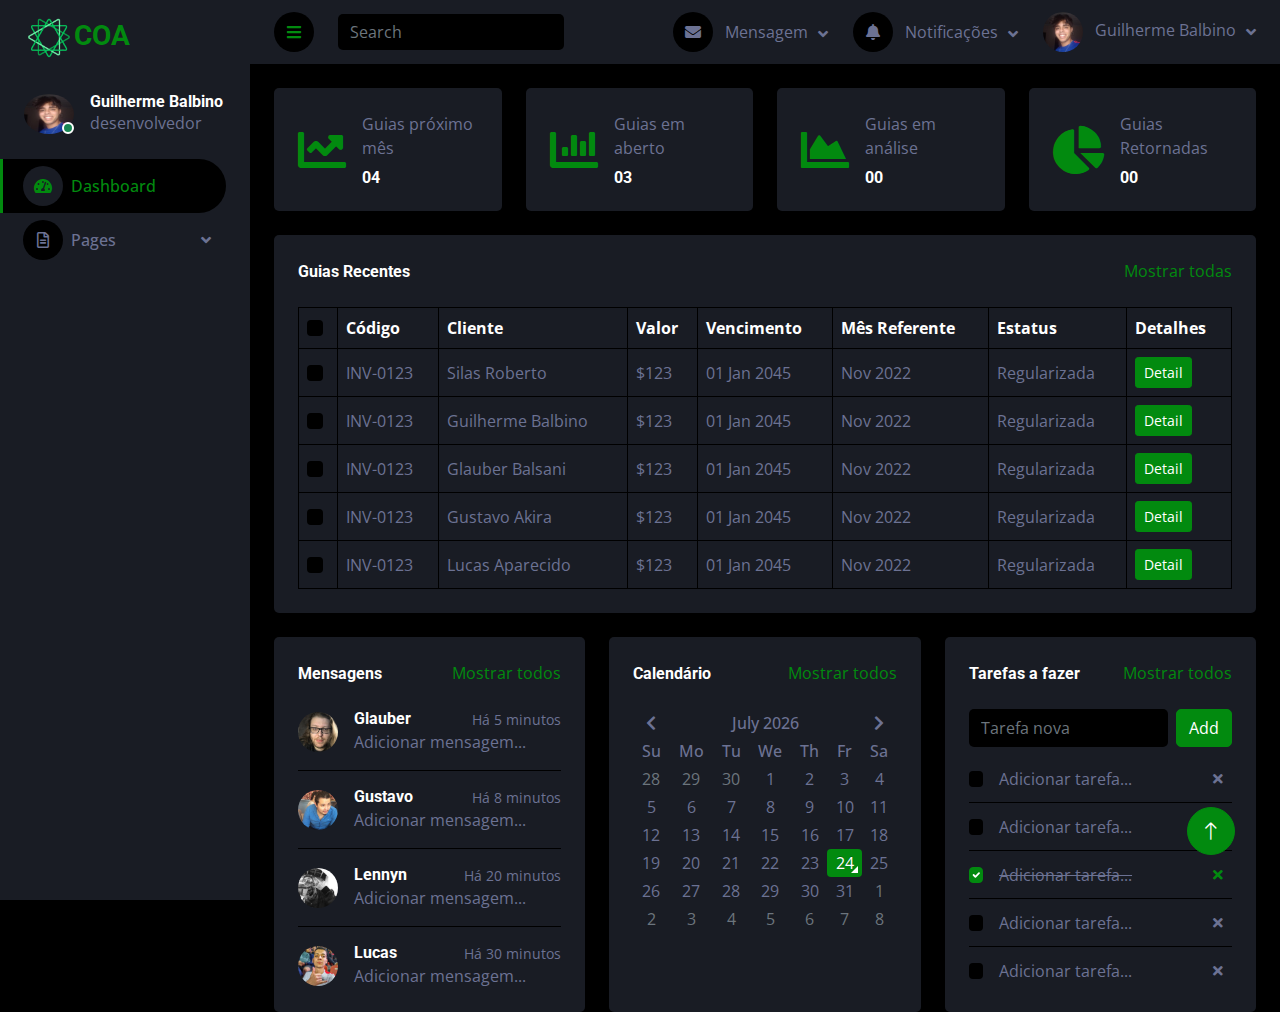
==== index.html @ 909874bf "1" ====
<!DOCTYPE html>
<html lang="en">

<head>
    <meta charset="utf-8">
    <title>COA - Controle de Obrigações Acessórias</title>
    <meta content="width=device-width, initial-scale=1.0" name="viewport">
    <meta content="" name="keywords">
    <meta content="" name="description">

    <!-- Favicon -->
    <link href="img/favicon.ico" rel="icon">

    <!-- Google Web Fonts -->
    <link rel="preconnect" href="https://fonts.googleapis.com">
    <link rel="preconnect" href="https://fonts.gstatic.com" crossorigin>
    <link href="https://fonts.googleapis.com/css2?family=Open+Sans:wght@400;600&family=Roboto:wght@500;700&display=swap" rel="stylesheet"> 
    
    <!-- Icon Font Stylesheet -->
    <link href="https://cdnjs.cloudflare.com/ajax/libs/font-awesome/5.10.0/css/all.min.css" rel="stylesheet">
    <link href="https://cdn.jsdelivr.net/npm/bootstrap-icons@1.4.1/font/bootstrap-icons.css" rel="stylesheet">

    <!-- Libraries Stylesheet -->
    <link href="lib/owlcarousel/assets/owl.carousel.min.css" rel="stylesheet">
    <link href="lib/tempusdominus/css/tempusdominus-bootstrap-4.min.css" rel="stylesheet" />

    <!-- Customized Bootstrap Stylesheet -->
    <link href="css/bootstrap.min.css" rel="stylesheet">

    <!-- Template Stylesheet -->
    <link href="css/style.css" rel="stylesheet">
</head>

<body>
    <div class="container-fluid position-relative d-flex p-0">
        <!-- Spinner Start -->
        <div id="spinner" class="show bg-dark position-fixed translate-middle w-100 vh-100 top-50 start-50 d-flex align-items-center justify-content-center">
            <div class="spinner-border text-primary" style="width: 3rem; height: 3rem;" role="status">
                <span class="sr-only">Carregando...</span>
            </div>
        </div>
        <!-- Spinner End -->


        <!-- Barra Lateral -->
        <div class="sidebar pe-4 pb-3">
            <nav class="navbar bg-secondary navbar-dark">
                <a href="index.html" class="navbar-brand mx-4 mb-3">
                    <h3 class="text-primary"><img src="img/logo sem fundo.png" style="width: 50px; height: 40p"></i>COA</h3>
                </a>
                <div class="d-flex align-items-center ms-4 mb-4">
                    <div class="position-relative">
                        <img class="rounded-circle" src="img/GuiBalbinoFT.jpeg" alt="" style="width: 50px; height: 40px;">
                        <div class="bg-success rounded-circle border border-2 border-white position-absolute end-0 bottom-0 p-1"></div>
                    </div>
                    <div class="ms-3">
                        <h6 class="mb-0">Guilherme Balbino</h6>
                        <span>desenvolvedor</span>
                    </div>
                </div>
                <div class="navbar-nav w-100">
                    <a href="index.html" class="nav-item nav-link active"><i class="fa fa-tachometer-alt me-2"></i>Dashboard</a>
                    <div class="nav-item dropdown">
                        
                        <div class="dropdown-menu bg-transparent border-0">
                            <a href="button.html" class="dropdown-item">Botões</a>
                            <a href="typography.html" class="dropdown-item">Tipografia</a>
                            <a href="element.html" class="dropdown-item">Elementos</a>
                        </div>
                    </div>
                  
                    <div class="nav-item dropdown">
                        <a href="#" class="nav-link dropdown-toggle" data-bs-toggle="dropdown"><i class="far fa-file-alt me-2"></i>Pages</a>
                        <div class="dropdown-menu bg-transparent border-0">
                            <a href="signin.html" class="dropdown-item">Login</a>
                            <a href="signup.html" class="dropdown-item">Cadastro</a>
                        </div>
                    </div>
                </div>
            </nav>
        </div>
        <!-- Barra Lateral -->


        <div class="content">
            <!-- Barra de navegação -->
            <nav class="navbar navbar-expand bg-secondary navbar-dark sticky-top px-4 py-0">
                <a href="index.html" class="navbar-brand d-flex d-lg-none me-4">
                    <h2 class="text-primary mb-0"><i class="fa fa-user-edit"></i></h2>
                </a>
                <a href="#" class="sidebar-toggler flex-shrink-0">
                    <i class="fa fa-bars"></i>
                </a>
                <form class="d-none d-md-flex ms-4">
                    <input class="form-control bg-dark border-0" type="search" placeholder="Search">
                </form>
                <div class="navbar-nav align-items-center ms-auto">
                    <div class="nav-item dropdown">
                        <a href="#" class="nav-link dropdown-toggle" data-bs-toggle="dropdown">
                            <i class="fa fa-envelope me-lg-2"></i>
                            <span class="d-none d-lg-inline-flex">Mensagem</span>
                        </a>
                        <div class="dropdown-menu dropdown-menu-end bg-secondary border-0 rounded-0 rounded-bottom m-0">
                            <a href="#" class="dropdown-item">
                                <div class="d-flex align-items-center">
                                    <img class="rounded-circle" src="img/AkiraFT.jpeg" alt="" style="width: 40px; height: 40px;">
                                    <div class="ms-2">
                                        <h6 class="fw-normal mb-0">Gustavo te enviou uma mensagem</h6>
                                        <small>Há 8 minutos</small>
                                    </div>
                                </div>
                            </a>
                            <hr class="dropdown-divider">
                            <a href="#" class="dropdown-item">
                                <div class="d-flex align-items-center">
                                    <img class="rounded-circle" src="img/GuiBalbinoFT.jpeg" alt="" style="width: 40px; height: 40px;">
                                    <div class="ms-2">
                                        <h6 class="fw-normal mb-0">Guilherme te enviou uma mensagem</h6>
                                        <small>Há 5 minutos</small>
                                    </div>
                                </div>
                            </a>
                            <hr class="dropdown-divider">
                            <a href="#" class="dropdown-item">
                                <div class="d-flex align-items-center">
                                    <img class="rounded-circle" src="img/GuiBalbinoFT.jpeg" alt="" style="width: 40px; height: 40px;">
                                    <div class="ms-2">
                                        <h6 class="fw-normal mb-0">Guilherme te enviou uma mensagem</h6>
                                        <small>Há 5 minutos</small>
                                    </div>
                                </div>
                            </a>
                            <hr class="dropdown-divider">
                            <a href="#" class="dropdown-item text-center">Veja todas mensagens</a>
                        </div>
                    </div>
                    <div class="nav-item dropdown">
                        <a href="#" class="nav-link dropdown-toggle" data-bs-toggle="dropdown">
                            <i class="fa fa-bell me-lg-2"></i>
                            <span class="d-none d-lg-inline-flex">Notificações</span>
                        </a>
                        <div class="dropdown-menu dropdown-menu-end bg-secondary border-0 rounded-0 rounded-bottom m-0">
                            <a href="#" class="dropdown-item">
                                <h6 class="fw-normal mb-0">Profile updated</h6>
                                <small>Há 5 minutos</small>
                            </a>
                            <hr class="dropdown-divider">
                            <a href="#" class="dropdown-item">
                                <h6 class="fw-normal mb-0">New user added</h6>
                                <small>Há 5 minutos</small>
                            </a>
                            <hr class="dropdown-divider">
                            <a href="#" class="dropdown-item">
                                <h6 class="fw-normal mb-0">Password changed</h6>
                                <small>Há 5 minutos</small>
                            </a>
                            <hr class="dropdown-divider">
                            <a href="#" class="dropdown-item text-center">See all Notificaçõess</a>
                        </div>
                    </div>
                    <div class="nav-item dropdown">
                        <a href="#" class="nav-link dropdown-toggle" data-bs-toggle="dropdown">
                            <img class="rounded-circle me-lg-2" src="img/GuiBalbinoFT.jpeg" alt="" style="width: 40px; height: 40px;">
                            <span class="d-none d-lg-inline-flex">Guilherme Balbino</span>
                        </a>
                        <div class="dropdown-menu dropdown-menu-end bg-secondary border-0 rounded-0 rounded-bottom m-0">
                            <a href="#" class="dropdown-item">My Profile</a>
                            <a href="#" class="dropdown-item">Settings</a>
                            <a href="#" class="dropdown-item">Log Out</a>
                        </div>
                    </div>
                </div>
            </nav>
            <!-- Barre de Navegação -->


            <!-- Sale & Revenue Start -->
            <div class="container-fluid pt-4 px-4">
                <div class="row g-4">
                    <div class="col-sm-6 col-xl-3">
                        <div class="bg-secondary rounded d-flex align-items-center justify-content-between p-4">
                            <i class="fa fa-chart-line fa-3x text-primary"></i>
                            <div class="ms-3">
                                <p class="mb-2">Guias próximo mês</p>
                                <h6 class="mb-0">04</h6>
                            </div>
                        </div>
                    </div>
                    <div class="col-sm-6 col-xl-3">
                        <div class="bg-secondary rounded d-flex align-items-center justify-content-between p-4">
                            <i class="fa fa-chart-bar fa-3x text-primary"></i>
                            <div class="ms-3">
                                <p class="mb-2">Guias em aberto</p>
                                <h6 class="mb-0">03</h6>
                            </div>
                        </div>
                    </div>
                    <div class="col-sm-6 col-xl-3">
                        <div class="bg-secondary rounded d-flex align-items-center justify-content-between p-4">
                            <i class="fa fa-chart-area fa-3x text-primary"></i>
                            <div class="ms-3">
                                <p class="mb-2">Guias em análise</p>
                                <h6 class="mb-0">00</h6>
                            </div>
                        </div>
                    </div>
                    <div class="col-sm-6 col-xl-3">
                        <div class="bg-secondary rounded d-flex align-items-center justify-content-between p-4">
                            <i class="fa fa-chart-pie fa-3x text-primary"></i>
                            <div class="ms-3">
                                <p class="mb-2">Guias Retornadas</p>
                                <h6 class="mb-0">00</h6>
                            </div>
                        </div>
                    </div>
                </div>
            </div>
   

            <!-- Recent notes Start -->
            <div class="container-fluid pt-4 px-4">
                <div class="bg-secondary text-center rounded p-4">
                    <div class="d-flex align-items-center justify-content-between mb-4">
                        <h6 class="mb-0">Guias Recentes</h6>
                        <a href="">Mostrar todas</a>
                    </div>
                    <div class="table-responsive">
                        <table class="table text-start align-middle table-bordered table-hover mb-0">
                            <thead>
                                <tr class="text-white">
                                    <th scope="col"><input class="form-check-input" type="checkbox"></th>
                                    <th scope="col">Código</th>
                                    <th scope="col">Cliente</th>
                                    <th scope="col">Valor</th>
                                    <th scope="col">Vencimento</th>
                                    <th scope="col">Mês Referente</th> 
                                    <th scope="col">Estatus</th>
                                    <th scope="col">Detalhes</th>
                                </tr>
                            </thead>
                            <tbody>
                                <tr>
                                    <td><input class="form-check-input" type="checkbox"></td>
                                    <td>INV-0123</td>
                                    <td>Silas Roberto</td>
                                    <td>$123</td>
                                    <td>01 Jan 2045</td>
                                    <td>Nov 2022</td>
                                    <td>Regularizada</td>
                                    <td><a class="btn btn-sm btn-primary" href="">Detail</a></td>
                                </tr>
                                <tr>
                                    <td><input class="form-check-input" type="checkbox"></td>
                                    <td>INV-0123</td>
                                    <td>Guilherme Balbino</td>
                                    <td>$123</td>
                                    <td>01 Jan 2045</td>
                                    <td>Nov 2022</td>
                                    <td>Regularizada</td>
                                    <td><a class="btn btn-sm btn-primary" href="">Detail</a></td>
                                </tr>
                                <td><input class="form-check-input" type="checkbox"></td>
                                <td>INV-0123</td>
                                <td>Glauber Balsani</td>
                                <td>$123</td>
                                <td>01 Jan 2045</td>
                                <td>Nov 2022</td>
                                <td>Regularizada</td>
                                <td><a class="btn btn-sm btn-primary" href="">Detail</a></td>
                                <tr>

                                <tr>
                                    <td><input class="form-check-input" type="checkbox"></td>
                                    <td>INV-0123</td>
                                    <td>Gustavo Akira</td>
                                    <td>$123</td>
                                    <td>01 Jan 2045</td>
                                    <td>Nov 2022</td>
                                    <td>Regularizada</td>
                                    <td><a class="btn btn-sm btn-primary" href="">Detail</a></td>
                                </tr>
                                <tr>
                                    <td><input class="form-check-input" type="checkbox"></td>
                                    <td>INV-0123</td>
                                    <td>Lucas Aparecido</td>
                                    <td>$123</td>
                                    <td>01 Jan 2045</td>
                                    <td>Nov 2022</td>
                                    <td>Regularizada</td>
                                    <td><a class="btn btn-sm btn-primary" href="">Detail</a></td>
                                </tr>
                            
                            </tbody>
                        </table>
                    </div>
                </div>
            </div>
            <!-- Recent notes End -->


            <!-- Widgets Start -->
            <div class="container-fluid pt-4 px-4">
                <div class="row g-4">
                    <div class="col-sm-12 col-md-6 col-xl-4">
                        <div class="h-100 bg-secondary rounded p-4">
                            <div class="d-flex align-items-center justify-content-between mb-2">
                                <h6 class="mb-0">Mensagens</h6>
                                <a href="">Mostrar todos</a>
                            </div>
                            <div class="d-flex align-items-center border-bottom py-3">
                                <img class="rounded-circle flex-shrink-0" src="img/GlauberFT.jpeg" alt="" style="width: 40px; height: 40px;">
                                <div class="w-100 ms-3">
                                    <div class="d-flex w-100 justify-content-between">
                                        <h6 class="mb-0">Glauber</h6>
                                        <small>Há 5 minutos</small>
                                    </div>
                                    <span>Adicionar mensagem...</span>
                                </div>
                            </div>
                            <div class="d-flex align-items-center border-bottom py-3">
                                <img class="rounded-circle flex-shrink-0" src="img/AkiraFT.jpeg" alt="" style="width: 40px; height: 40px;">
                                <div class="w-100 ms-3">
                                    <div class="d-flex w-100 justify-content-between">
                                        <h6 class="mb-0">Gustavo</h6>
                                        <small>Há 8 minutos</small>
                                    </div>
                                    <span>Adicionar mensagem...</span>
                                </div>
                            </div>
                            <div class="d-flex align-items-center border-bottom py-3">
                                <img class="rounded-circle flex-shrink-0" src="img/LenynFT.jpeg" alt="" style="width: 40px; height: 40px;">
                                <div class="w-100 ms-3">
                                    <div class="d-flex w-100 justify-content-between">
                                        <h6 class="mb-0">Lennyn</h6>
                                        <small>Há 20 minutos</small>
                                    </div>
                                    <span>Adicionar mensagem...</span>
                                </div>
                            </div>
                            <div class="d-flex align-items-center pt-3">
                                <img class="rounded-circle flex-shrink-0" src="img/LucasFT.jpeg" alt="" style="width: 40px; height: 40px;">
                                <div class="w-100 ms-3">
                                    <div class="d-flex w-100 justify-content-between">
                                        <h6 class="mb-0">Lucas</h6>
                                        <small>Há 30 minutos</small>
                                    </div>
                                    <span>Adicionar mensagem...</span>
                                </div>
                            </div>
                        </div>
                    </div>
                    <div class="col-sm-12 col-md-6 col-xl-4">
                        <div class="h-100 bg-secondary rounded p-4">
                            <div class="d-flex align-items-center justify-content-between mb-4">
                                <h6 class="mb-0">Calendário</h6>
                                <a href="">Mostrar todos</a>
                            </div>
                            <div id="calender"></div>
                        </div>
                    </div>
                    <div class="col-sm-12 col-md-6 col-xl-4">
                        <div class="h-100 bg-secondary rounded p-4">
                            <div class="d-flex align-items-center justify-content-between mb-4">
                                <h6 class="mb-0">Tarefas a fazer</h6>
                                <a href="">Mostrar todos</a>
                            </div>
                            <div class="d-flex mb-2">
                                <input class="form-control bg-dark border-0" type="text" placeholder="Tarefa nova">
                                <button type="button" class="btn btn-primary ms-2">Add</button>
                            </div>
                            <div class="d-flex align-items-center border-bottom py-2">
                                <input class="form-check-input m-0" type="checkbox">
                                <div class="w-100 ms-3">
                                    <div class="d-flex w-100 align-items-center justify-content-between">
                                        <span>Adicionar tarefa...</span>
                                        <button class="btn btn-sm"><i class="fa fa-times"></i></button>
                                    </div>
                                </div>
                            </div>
                            <div class="d-flex align-items-center border-bottom py-2">
                                <input class="form-check-input m-0" type="checkbox">
                                <div class="w-100 ms-3">
                                    <div class="d-flex w-100 align-items-center justify-content-between">
                                        <span>Adicionar tarefa...</span>
                                        <button class="btn btn-sm"><i class="fa fa-times"></i></button>
                                    </div>
                                </div>
                            </div>
                            <div class="d-flex align-items-center border-bottom py-2">
                                <input class="form-check-input m-0" type="checkbox" checked>
                                <div class="w-100 ms-3">
                                    <div class="d-flex w-100 align-items-center justify-content-between">
                                        <span><del>Adicionar tarefa...</del></span>
                                        <button class="btn btn-sm text-primary"><i class="fa fa-times"></i></button>
                                    </div>
                                </div>
                            </div>
                            <div class="d-flex align-items-center border-bottom py-2">
                                <input class="form-check-input m-0" type="checkbox">
                                <div class="w-100 ms-3">
                                    <div class="d-flex w-100 align-items-center justify-content-between">
                                        <span>Adicionar tarefa...</span>
                                        <button class="btn btn-sm"><i class="fa fa-times"></i></button>
                                    </div>
                                </div>
                            </div>
                            <div class="d-flex align-items-center pt-2">
                                <input class="form-check-input m-0" type="checkbox">
                                <div class="w-100 ms-3">
                                    <div class="d-flex w-100 align-items-center justify-content-between">
                                        <span>Adicionar tarefa...</span>
                                        <button class="btn btn-sm"><i class="fa fa-times"></i></button>
                                    </div>
                                </div>
                            </div>
                        </div>
                    </div>
                </div>
            </div>
            <!-- Widgets End -->


           
        <!-- Content End -->


        <!-- Back to Top -->
        <a href="#" class="btn btn-lg btn-primary btn-lg-square back-to-top"><i class="bi bi-arrow-up"></i></a>
    </div>

    <!-- JavaScript Libraries -->
    <script src="https://code.jquery.com/jquery-3.4.1.min.js"></script>
    <script src="https://cdn.jsdelivr.net/npm/bootstrap@5.0.0/dist/js/bootstrap.bundle.min.js"></script>
    <script src="lib/chart/chart.min.js"></script>
    <script src="lib/easing/easing.min.js"></script>
    <script src="lib/waypoints/waypoints.min.js"></script>
    <script src="lib/owlcarousel/owl.carousel.min.js"></script>
    <script src="lib/tempusdominus/js/moment.min.js"></script>
    <script src="lib/tempusdominus/js/moment-timezone.min.js"></script>
    <script src="lib/tempusdominus/js/tempusdominus-bootstrap-4.min.js"></script>

    <!-- Template Javascript -->
    <script src="js/main.js"></script>
</body>

</html>
---- css/style.css ----
/********** Template CSS **********/
:root {
    --primary: #028a0f;
    --secondary: #191C24;
    --light: #6C7293;
    --dark: #000000;
}

.back-to-top {
    position: fixed;
    display: none;
    right: 45px;
    bottom: 45px;
    z-index: 99;
}


/*** Spinner ***/
#spinner {
    opacity: 0;
    visibility: hidden;
    transition: opacity .5s ease-out, visibility 0s linear .5s;
    z-index: 99999;
}

#spinner.show {
    transition: opacity .5s ease-out, visibility 0s linear 0s;
    visibility: visible;
    opacity: 1;
}


/*** Button ***/
.btn {
    transition: .5s;
}

.btn-square {
    width: 38px;
    height: 38px;
}

.btn-sm-square {
    width: 32px;
    height: 32px;
}

.btn-lg-square {
    width: 48px;
    height: 48px;
}

.btn-square,
.btn-sm-square,
.btn-lg-square {
    padding: 0;
    display: inline-flex;
    align-items: center;
    justify-content: center;
    font-weight: normal;
    border-radius: 50px;
}


/*** Layout ***/
.sidebar {
    position: fixed;
    top: 0;
    left: 0;
    bottom: 0;
    width: 250px;
    height: 100vh;
    overflow-y: auto;
    background: var(--secondary);
    transition: 0.5s;
    z-index: 999;
}

.content {
    margin-left: 250px;
    min-height: 100vh;
    background: var(--dark);
    transition: 0.5s;
}

@media (min-width: 992px) {
    .sidebar {
        margin-left: 0;
    }

    .sidebar.open {
        margin-left: -250px;
    }

    .content {
        width: calc(100% - 250px);
    }

    .content.open {
        width: 100%;
        margin-left: 0;
    }
}

@media (max-width: 991.98px) {
    .sidebar {
        margin-left: -250px;
    }

    .sidebar.open {
        margin-left: 0;
    }

    .content {
        width: 100%;
        margin-left: 0;
    }
}


/*** Navbar ***/
.sidebar .navbar .navbar-nav .nav-link {
    padding: 7px 20px;
    color: var(--light);
    font-weight: 500;
    border-left: 3px solid var(--secondary);
    border-radius: 0 30px 30px 0;
    outline: none;
}

.sidebar .navbar .navbar-nav .nav-link:hover,
.sidebar .navbar .navbar-nav .nav-link.active {
    color: var(--primary);
    background: var(--dark);
    border-color: var(--primary);
}

.sidebar .navbar .navbar-nav .nav-link i {
    width: 40px;
    height: 40px;
    display: inline-flex;
    align-items: center;
    justify-content: center;
    background: var(--dark);
    border-radius: 40px;
}

.sidebar .navbar .navbar-nav .nav-link:hover i,
.sidebar .navbar .navbar-nav .nav-link.active i {
    background: var(--secondary);
}

.sidebar .navbar .dropdown-toggle::after {
    position: absolute;
    top: 15px;
    right: 15px;
    border: none;
    content: "\f107";
    font-family: "Font Awesome 5 Free";
    font-weight: 900;
    transition: .5s;
}

.sidebar .navbar .dropdown-toggle[aria-expanded=true]::after {
    transform: rotate(-180deg);
}

.sidebar .navbar .dropdown-item {
    padding-left: 25px;
    border-radius: 0 30px 30px 0;
    color: var(--light);
}

.sidebar .navbar .dropdown-item:hover,
.sidebar .navbar .dropdown-item.active {
    background: var(--dark);
}

.content .navbar .navbar-nav .nav-link {
    margin-left: 25px;
    padding: 12px 0;
    color: var(--light);
    outline: none;
}

.content .navbar .navbar-nav .nav-link:hover,
.content .navbar .navbar-nav .nav-link.active {
    color: var(--primary);
}

.content .navbar .sidebar-toggler,
.content .navbar .navbar-nav .nav-link i {
    width: 40px;
    height: 40px;
    display: inline-flex;
    align-items: center;
    justify-content: center;
    background: var(--dark);
    border-radius: 40px;
}

.content .navbar .dropdown-item {
    color: var(--light);
}

.content .navbar .dropdown-item:hover,
.content .navbar .dropdown-item.active {
    background: var(--dark);
}

.content .navbar .dropdown-toggle::after {
    margin-left: 6px;
    vertical-align: middle;
    border: none;
    content: "\f107";
    font-family: "Font Awesome 5 Free";
    font-weight: 900;
    transition: .5s;
}

.content .navbar .dropdown-toggle[aria-expanded=true]::after {
    transform: rotate(-180deg);
}

@media (max-width: 575.98px) {
    .content .navbar .navbar-nav .nav-link {
        margin-left: 15px;
    }
}


/*** Date Picker ***/
.bootstrap-datetimepicker-widget.bottom {
    top: auto !important;
}

.bootstrap-datetimepicker-widget .table * {
    border-bottom-width: 0px;
}

.bootstrap-datetimepicker-widget .table th {
    font-weight: 500;
}

.bootstrap-datetimepicker-widget.dropdown-menu {
    padding: 10px;
    border-radius: 2px;
}

.bootstrap-datetimepicker-widget table td.active,
.bootstrap-datetimepicker-widget table td.active:hover {
    background: var(--primary);
}

.bootstrap-datetimepicker-widget table td.today::before {
    border-bottom-color: var(--primary);
}


/*** Testimonial ***/
.progress .progress-bar {
    width: 0px;
    transition: 2s;
}


/*** Testimonial ***/
.testimonial-carousel .owl-dots {
    margin-top: 24px;
    display: flex;
    align-items: flex-end;
    justify-content: center;
}

.testimonial-carousel .owl-dot {
    position: relative;
    display: inline-block;
    margin: 0 5px;
    width: 15px;
    height: 15px;
    border: 5px solid var(--primary);
    border-radius: 15px;
    transition: .5s;
}

.testimonial-carousel .owl-dot.active {
    background: var(--dark);
    border-color: var(--primary);
}
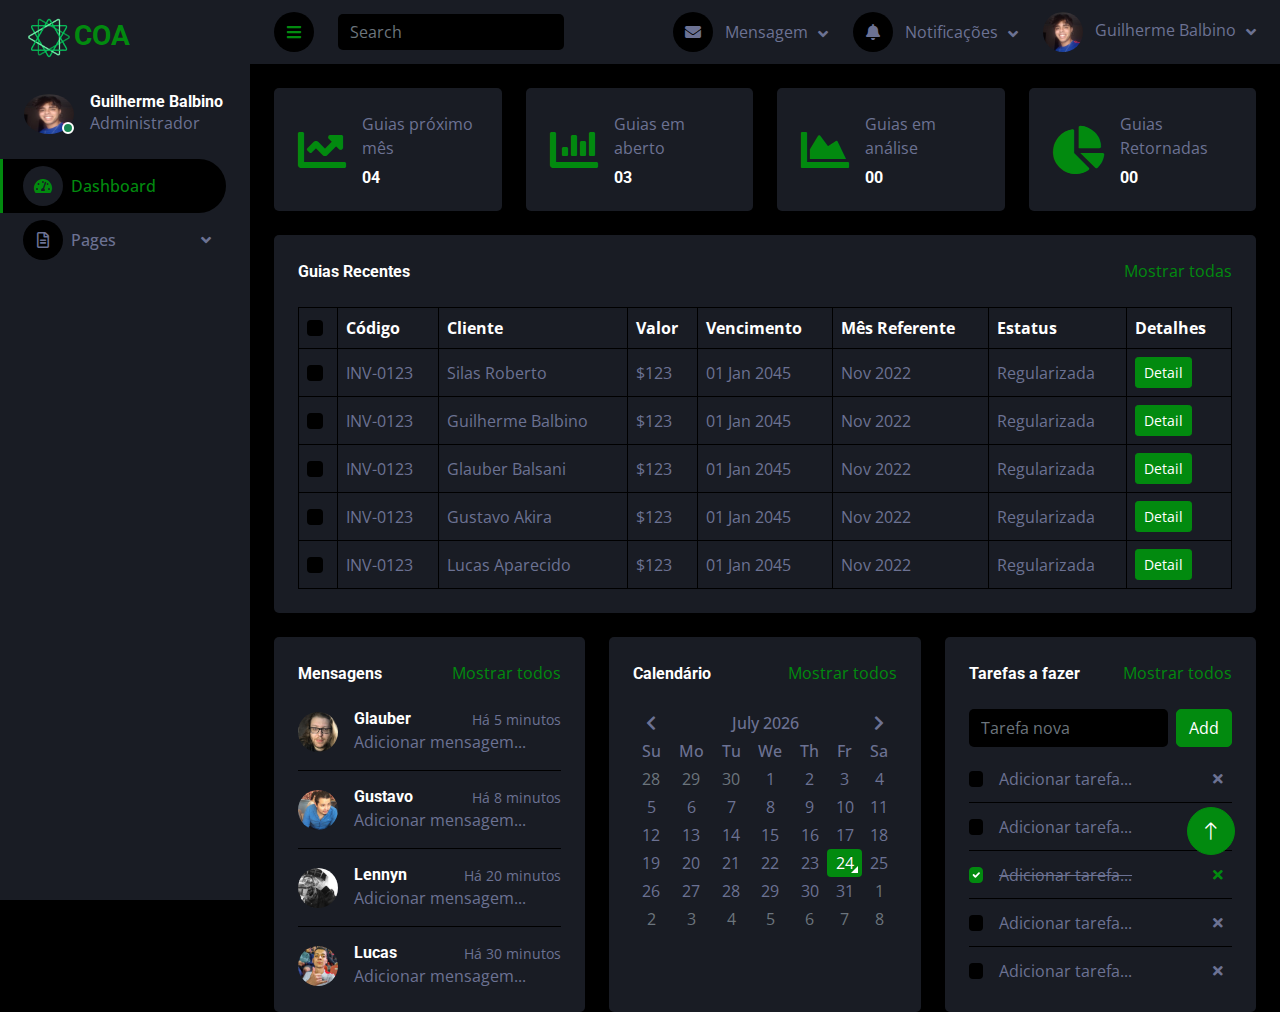
==== commit b553a914: "2" ====
--- a/index.html
+++ b/index.html
@@ -55,7 +55,7 @@
                     </div>
                     <div class="ms-3">
                         <h6 class="mb-0">Guilherme Balbino</h6>
-                        <span>desenvolvedor</span>
+                        <span>Administrador</span>
                     </div>
                 </div>
                 <div class="navbar-nav w-100">
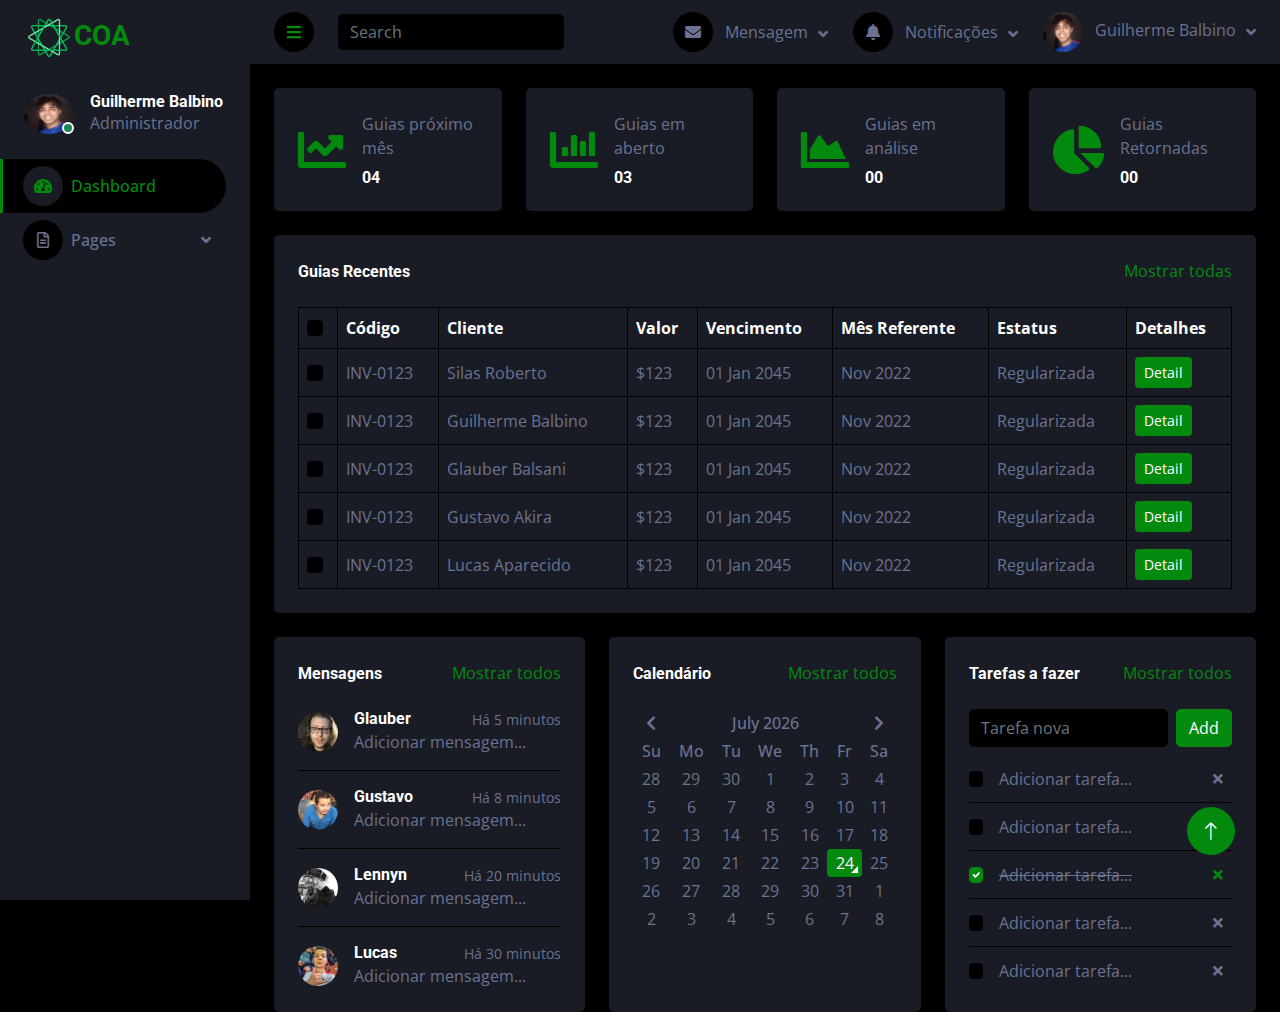
==== commit c844064a: "5" ====
--- a/index.html
+++ b/index.html
@@ -74,6 +74,7 @@
                         <div class="dropdown-menu bg-transparent border-0">
                             <a href="signin.html" class="dropdown-item">Login</a>
                             <a href="signup.html" class="dropdown-item">Cadastro</a>
+                            <a href="signin.html" class="dropdown-item">Deslogar</a>
                         </div>
                     </div>
                 </div>
@@ -164,9 +165,9 @@
                             <span class="d-none d-lg-inline-flex">Guilherme Balbino</span>
                         </a>
                         <div class="dropdown-menu dropdown-menu-end bg-secondary border-0 rounded-0 rounded-bottom m-0">
-                            <a href="#" class="dropdown-item">My Profile</a>
-                            <a href="#" class="dropdown-item">Settings</a>
-                            <a href="#" class="dropdown-item">Log Out</a>
+                            <a href="#" class="dropdown-item">Meu perfil</a>
+                            <a href="#" class="dropdown-item">Opções</a>
+                            <a href="signin.html" class="dropdown-item">Deslogar</a>
                         </div>
                     </div>
                 </div>
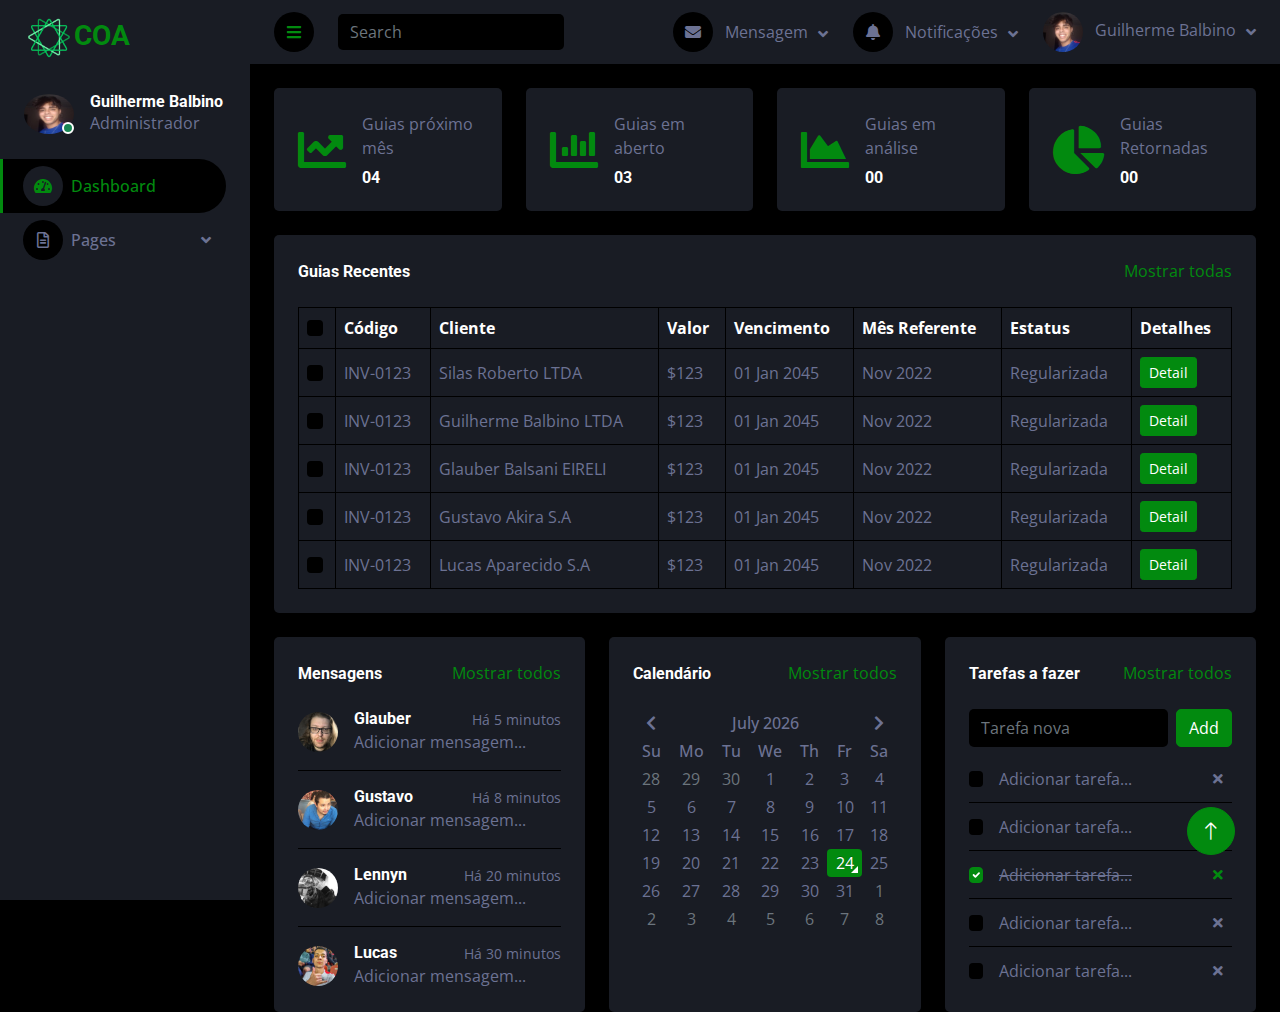
==== commit 4c209067: "6" ====
--- a/index.html
+++ b/index.html
@@ -72,9 +72,10 @@
                     <div class="nav-item dropdown">
                         <a href="#" class="nav-link dropdown-toggle" data-bs-toggle="dropdown"><i class="far fa-file-alt me-2"></i>Pages</a>
                         <div class="dropdown-menu bg-transparent border-0">
-                            <a href="signin.html" class="dropdown-item">Login</a>
-                            <a href="signup.html" class="dropdown-item">Cadastro</a>
                             <a href="signin.html" class="dropdown-item">Deslogar</a>
+                            <a href="signup.html" class="dropdown-item">Cadastrar Colaborador</a>
+                            <a href="Cad.cliente.html" class="dropdown-item">Cadastrar Cliente</a>
+                            <a href="ChangePass.html" class="dropdown-item">Alterar senha</a>
                         </div>
                     </div>
                 </div>
@@ -243,7 +244,7 @@
                                 <tr>
                                     <td><input class="form-check-input" type="checkbox"></td>
                                     <td>INV-0123</td>
-                                    <td>Silas Roberto</td>
+                                    <td>Silas Roberto LTDA</td>
                                     <td>$123</td>
                                     <td>01 Jan 2045</td>
                                     <td>Nov 2022</td>
@@ -253,7 +254,7 @@
                                 <tr>
                                     <td><input class="form-check-input" type="checkbox"></td>
                                     <td>INV-0123</td>
-                                    <td>Guilherme Balbino</td>
+                                    <td>Guilherme Balbino LTDA</td>
                                     <td>$123</td>
                                     <td>01 Jan 2045</td>
                                     <td>Nov 2022</td>
@@ -262,7 +263,7 @@
                                 </tr>
                                 <td><input class="form-check-input" type="checkbox"></td>
                                 <td>INV-0123</td>
-                                <td>Glauber Balsani</td>
+                                <td>Glauber Balsani EIRELI</td>
                                 <td>$123</td>
                                 <td>01 Jan 2045</td>
                                 <td>Nov 2022</td>
@@ -273,7 +274,7 @@
                                 <tr>
                                     <td><input class="form-check-input" type="checkbox"></td>
                                     <td>INV-0123</td>
-                                    <td>Gustavo Akira</td>
+                                    <td>Gustavo Akira S.A</td>
                                     <td>$123</td>
                                     <td>01 Jan 2045</td>
                                     <td>Nov 2022</td>
@@ -283,7 +284,7 @@
                                 <tr>
                                     <td><input class="form-check-input" type="checkbox"></td>
                                     <td>INV-0123</td>
-                                    <td>Lucas Aparecido</td>
+                                    <td>Lucas Aparecido S.A</td>
                                     <td>$123</td>
                                     <td>01 Jan 2045</td>
                                     <td>Nov 2022</td>
--- a/css/style.css
+++ b/css/style.css
@@ -286,4 +286,20 @@
 .testimonial-carousel .owl-dot.active {
     background: var(--dark);
     border-color: var(--primary);
-}+}
+.cx2{
+       
+    width:35% ; 
+    display:inline-block;
+    margin-right:14%;
+}   
+.cx3,.cx5{
+    width:50% ;     
+    display:inline-block;   
+    margin-left:0%;
+}
+.cx6{
+    display:inline-block;
+    width: 30%;
+    margin-left: 19%;
+}       
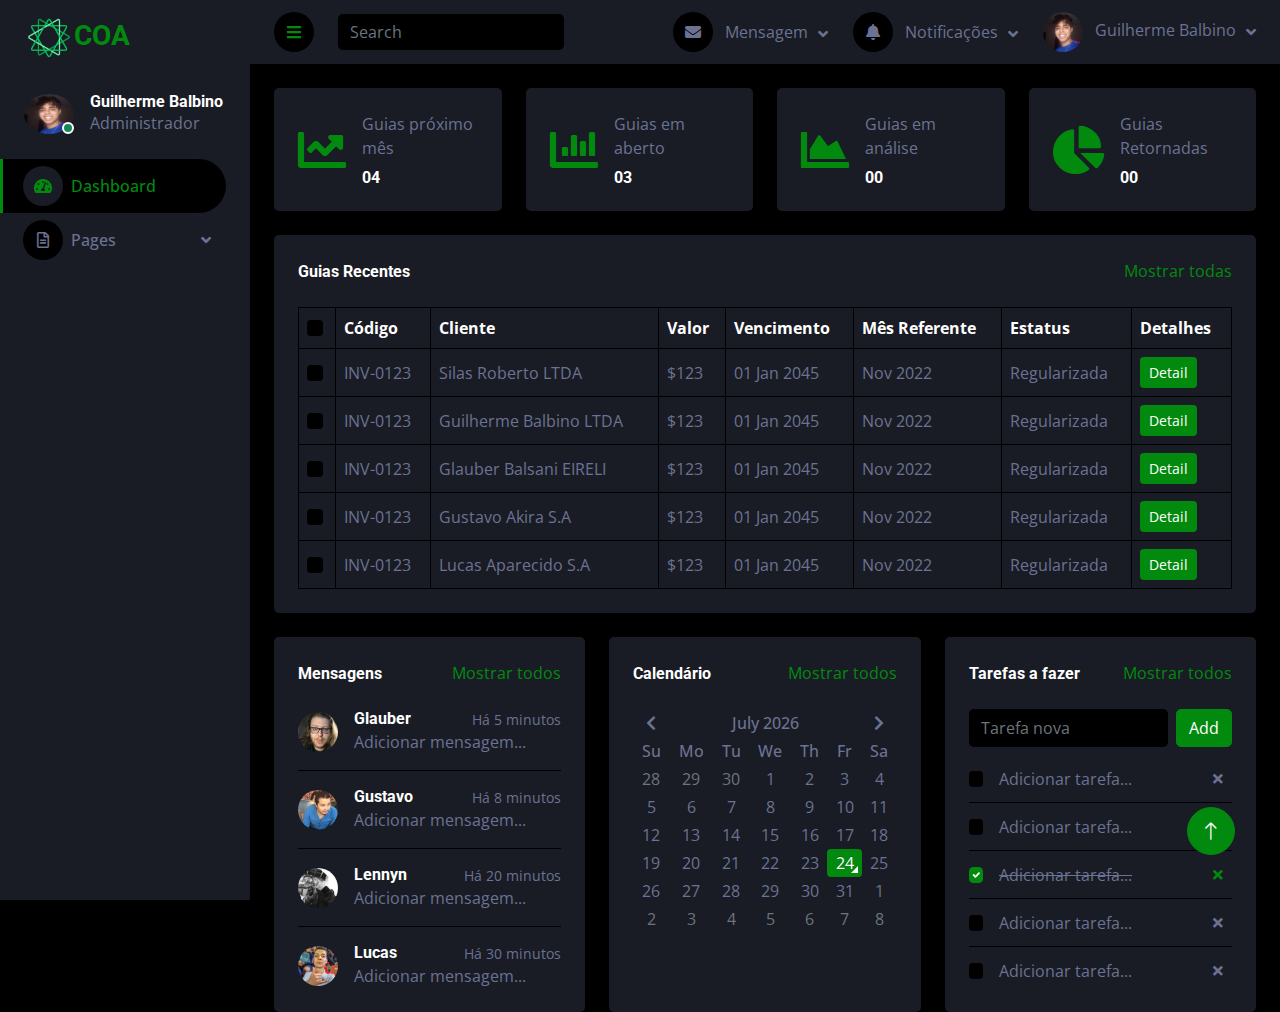
==== commit cd4a81eb: "Update index.html" ====
--- a/index.html
+++ b/index.html
@@ -76,6 +76,8 @@
                             <a href="signup.html" class="dropdown-item">Cadastrar Colaborador</a>
                             <a href="Cad.cliente.html" class="dropdown-item">Cadastrar Cliente</a>
                             <a href="ChangePass.html" class="dropdown-item">Alterar senha</a>
+                            <a href="UploadImg.html" class="dropdown-item">Enviar guias</a>
+                            <a href=" " class="dropdown-item" ></a>
                         </div>
                     </div>
                 </div>
--- a/css/style.css
+++ b/css/style.css
@@ -287,8 +287,7 @@
     background: var(--dark);
     border-color: var(--primary);
 }
-.cx2{
-       
+.cx2{       
     width:35% ; 
     display:inline-block;
     margin-right:14%;
@@ -298,8 +297,24 @@
     display:inline-block;   
     margin-left:0%;
 }
-.cx6{
+.cx6{    
+    width: 30%;
     display:inline-block;
-    width: 30%;
     margin-left: 19%;
-}       
+} 
+.cx9{
+    width:31% ; 
+    display:inline-block;
+    margin-right:2%;
+}      
+.cx10{
+    width: 66% ; 
+    display:inline-block;
+    margin-right:0%;
+}
+#arquivo:hover{
+    cursor:pointer;   
+    color: rgb(48, 48, 149);     
+}
+
+  
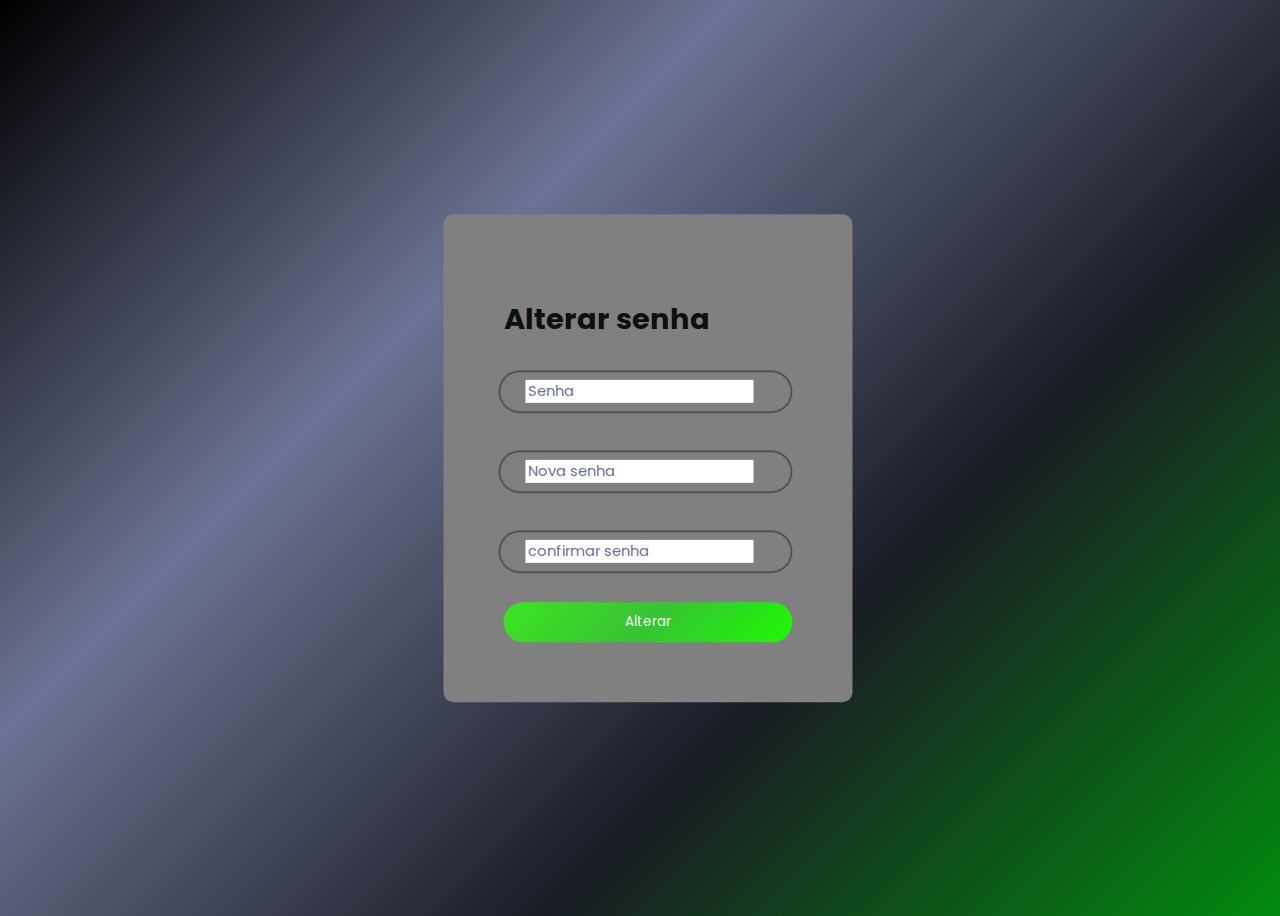
==== commit 23257d9e: "Add files via upload" ====
--- a/index.html
+++ b/index.html
@@ -1,450 +1,41 @@
-<!DOCTYPE html>
-<html lang="en">
-
-<head>
-    <meta charset="utf-8">
-    <title>COA - Controle de Obrigações Acessórias</title>
-    <meta content="width=device-width, initial-scale=1.0" name="viewport">
-    <meta content="" name="keywords">
-    <meta content="" name="description">
-
-    <!-- Favicon -->
-    <link href="img/favicon.ico" rel="icon">
-
-    <!-- Google Web Fonts -->
-    <link rel="preconnect" href="https://fonts.googleapis.com">
-    <link rel="preconnect" href="https://fonts.gstatic.com" crossorigin>
-    <link href="https://fonts.googleapis.com/css2?family=Open+Sans:wght@400;600&family=Roboto:wght@500;700&display=swap" rel="stylesheet"> 
-    
-    <!-- Icon Font Stylesheet -->
-    <link href="https://cdnjs.cloudflare.com/ajax/libs/font-awesome/5.10.0/css/all.min.css" rel="stylesheet">
-    <link href="https://cdn.jsdelivr.net/npm/bootstrap-icons@1.4.1/font/bootstrap-icons.css" rel="stylesheet">
-
-    <!-- Libraries Stylesheet -->
-    <link href="lib/owlcarousel/assets/owl.carousel.min.css" rel="stylesheet">
-    <link href="lib/tempusdominus/css/tempusdominus-bootstrap-4.min.css" rel="stylesheet" />
-
-    <!-- Customized Bootstrap Stylesheet -->
-    <link href="css/bootstrap.min.css" rel="stylesheet">
-
-    <!-- Template Stylesheet -->
-    <link href="css/style.css" rel="stylesheet">
-</head>
-
-<body>
-    <div class="container-fluid position-relative d-flex p-0">
-        <!-- Spinner Start -->
-        <div id="spinner" class="show bg-dark position-fixed translate-middle w-100 vh-100 top-50 start-50 d-flex align-items-center justify-content-center">
-            <div class="spinner-border text-primary" style="width: 3rem; height: 3rem;" role="status">
-                <span class="sr-only">Carregando...</span>
-            </div>
-        </div>
-        <!-- Spinner End -->
-
-
-        <!-- Barra Lateral -->
-        <div class="sidebar pe-4 pb-3">
-            <nav class="navbar bg-secondary navbar-dark">
-                <a href="index.html" class="navbar-brand mx-4 mb-3">
-                    <h3 class="text-primary"><img src="img/logo sem fundo.png" style="width: 50px; height: 40p"></i>COA</h3>
-                </a>
-                <div class="d-flex align-items-center ms-4 mb-4">
-                    <div class="position-relative">
-                        <img class="rounded-circle" src="img/GuiBalbinoFT.jpeg" alt="" style="width: 50px; height: 40px;">
-                        <div class="bg-success rounded-circle border border-2 border-white position-absolute end-0 bottom-0 p-1"></div>
-                    </div>
-                    <div class="ms-3">
-                        <h6 class="mb-0">Guilherme Balbino</h6>
-                        <span>Administrador</span>
-                    </div>
-                </div>
-                <div class="navbar-nav w-100">
-                    <a href="index.html" class="nav-item nav-link active"><i class="fa fa-tachometer-alt me-2"></i>Dashboard</a>
-                    <div class="nav-item dropdown">
-                        
-                        <div class="dropdown-menu bg-transparent border-0">
-                            <a href="button.html" class="dropdown-item">Botões</a>
-                            <a href="typography.html" class="dropdown-item">Tipografia</a>
-                            <a href="element.html" class="dropdown-item">Elementos</a>
-                        </div>
-                    </div>
-                  
-                    <div class="nav-item dropdown">
-                        <a href="#" class="nav-link dropdown-toggle" data-bs-toggle="dropdown"><i class="far fa-file-alt me-2"></i>Pages</a>
-                        <div class="dropdown-menu bg-transparent border-0">
-                            <a href="signin.html" class="dropdown-item">Deslogar</a>
-                            <a href="signup.html" class="dropdown-item">Cadastrar Colaborador</a>
-                            <a href="Cad.cliente.html" class="dropdown-item">Cadastrar Cliente</a>
-                            <a href="ChangePass.html" class="dropdown-item">Alterar senha</a>
-                            <a href="UploadImg.html" class="dropdown-item">Enviar guias</a>
-                            <a href=" " class="dropdown-item" ></a>
-                        </div>
-                    </div>
-                </div>
-            </nav>
-        </div>
-        <!-- Barra Lateral -->
-
-
-        <div class="content">
-            <!-- Barra de navegação -->
-            <nav class="navbar navbar-expand bg-secondary navbar-dark sticky-top px-4 py-0">
-                <a href="index.html" class="navbar-brand d-flex d-lg-none me-4">
-                    <h2 class="text-primary mb-0"><i class="fa fa-user-edit"></i></h2>
-                </a>
-                <a href="#" class="sidebar-toggler flex-shrink-0">
-                    <i class="fa fa-bars"></i>
-                </a>
-                <form class="d-none d-md-flex ms-4">
-                    <input class="form-control bg-dark border-0" type="search" placeholder="Search">
-                </form>
-                <div class="navbar-nav align-items-center ms-auto">
-                    <div class="nav-item dropdown">
-                        <a href="#" class="nav-link dropdown-toggle" data-bs-toggle="dropdown">
-                            <i class="fa fa-envelope me-lg-2"></i>
-                            <span class="d-none d-lg-inline-flex">Mensagem</span>
-                        </a>
-                        <div class="dropdown-menu dropdown-menu-end bg-secondary border-0 rounded-0 rounded-bottom m-0">
-                            <a href="#" class="dropdown-item">
-                                <div class="d-flex align-items-center">
-                                    <img class="rounded-circle" src="img/AkiraFT.jpeg" alt="" style="width: 40px; height: 40px;">
-                                    <div class="ms-2">
-                                        <h6 class="fw-normal mb-0">Gustavo te enviou uma mensagem</h6>
-                                        <small>Há 8 minutos</small>
-                                    </div>
-                                </div>
-                            </a>
-                            <hr class="dropdown-divider">
-                            <a href="#" class="dropdown-item">
-                                <div class="d-flex align-items-center">
-                                    <img class="rounded-circle" src="img/GuiBalbinoFT.jpeg" alt="" style="width: 40px; height: 40px;">
-                                    <div class="ms-2">
-                                        <h6 class="fw-normal mb-0">Guilherme te enviou uma mensagem</h6>
-                                        <small>Há 5 minutos</small>
-                                    </div>
-                                </div>
-                            </a>
-                            <hr class="dropdown-divider">
-                            <a href="#" class="dropdown-item">
-                                <div class="d-flex align-items-center">
-                                    <img class="rounded-circle" src="img/GuiBalbinoFT.jpeg" alt="" style="width: 40px; height: 40px;">
-                                    <div class="ms-2">
-                                        <h6 class="fw-normal mb-0">Guilherme te enviou uma mensagem</h6>
-                                        <small>Há 5 minutos</small>
-                                    </div>
-                                </div>
-                            </a>
-                            <hr class="dropdown-divider">
-                            <a href="#" class="dropdown-item text-center">Veja todas mensagens</a>
-                        </div>
-                    </div>
-                    <div class="nav-item dropdown">
-                        <a href="#" class="nav-link dropdown-toggle" data-bs-toggle="dropdown">
-                            <i class="fa fa-bell me-lg-2"></i>
-                            <span class="d-none d-lg-inline-flex">Notificações</span>
-                        </a>
-                        <div class="dropdown-menu dropdown-menu-end bg-secondary border-0 rounded-0 rounded-bottom m-0">
-                            <a href="#" class="dropdown-item">
-                                <h6 class="fw-normal mb-0">Profile updated</h6>
-                                <small>Há 5 minutos</small>
-                            </a>
-                            <hr class="dropdown-divider">
-                            <a href="#" class="dropdown-item">
-                                <h6 class="fw-normal mb-0">New user added</h6>
-                                <small>Há 5 minutos</small>
-                            </a>
-                            <hr class="dropdown-divider">
-                            <a href="#" class="dropdown-item">
-                                <h6 class="fw-normal mb-0">Password changed</h6>
-                                <small>Há 5 minutos</small>
-                            </a>
-                            <hr class="dropdown-divider">
-                            <a href="#" class="dropdown-item text-center">See all Notificaçõess</a>
-                        </div>
-                    </div>
-                    <div class="nav-item dropdown">
-                        <a href="#" class="nav-link dropdown-toggle" data-bs-toggle="dropdown">
-                            <img class="rounded-circle me-lg-2" src="img/GuiBalbinoFT.jpeg" alt="" style="width: 40px; height: 40px;">
-                            <span class="d-none d-lg-inline-flex">Guilherme Balbino</span>
-                        </a>
-                        <div class="dropdown-menu dropdown-menu-end bg-secondary border-0 rounded-0 rounded-bottom m-0">
-                            <a href="#" class="dropdown-item">Meu perfil</a>
-                            <a href="#" class="dropdown-item">Opções</a>
-                            <a href="signin.html" class="dropdown-item">Deslogar</a>
-                        </div>
-                    </div>
-                </div>
-            </nav>
-            <!-- Barre de Navegação -->
-
-
-            <!-- Sale & Revenue Start -->
-            <div class="container-fluid pt-4 px-4">
-                <div class="row g-4">
-                    <div class="col-sm-6 col-xl-3">
-                        <div class="bg-secondary rounded d-flex align-items-center justify-content-between p-4">
-                            <i class="fa fa-chart-line fa-3x text-primary"></i>
-                            <div class="ms-3">
-                                <p class="mb-2">Guias próximo mês</p>
-                                <h6 class="mb-0">04</h6>
-                            </div>
-                        </div>
-                    </div>
-                    <div class="col-sm-6 col-xl-3">
-                        <div class="bg-secondary rounded d-flex align-items-center justify-content-between p-4">
-                            <i class="fa fa-chart-bar fa-3x text-primary"></i>
-                            <div class="ms-3">
-                                <p class="mb-2">Guias em aberto</p>
-                                <h6 class="mb-0">03</h6>
-                            </div>
-                        </div>
-                    </div>
-                    <div class="col-sm-6 col-xl-3">
-                        <div class="bg-secondary rounded d-flex align-items-center justify-content-between p-4">
-                            <i class="fa fa-chart-area fa-3x text-primary"></i>
-                            <div class="ms-3">
-                                <p class="mb-2">Guias em análise</p>
-                                <h6 class="mb-0">00</h6>
-                            </div>
-                        </div>
-                    </div>
-                    <div class="col-sm-6 col-xl-3">
-                        <div class="bg-secondary rounded d-flex align-items-center justify-content-between p-4">
-                            <i class="fa fa-chart-pie fa-3x text-primary"></i>
-                            <div class="ms-3">
-                                <p class="mb-2">Guias Retornadas</p>
-                                <h6 class="mb-0">00</h6>
-                            </div>
-                        </div>
-                    </div>
-                </div>
-            </div>
-   
-
-            <!-- Recent notes Start -->
-            <div class="container-fluid pt-4 px-4">
-                <div class="bg-secondary text-center rounded p-4">
-                    <div class="d-flex align-items-center justify-content-between mb-4">
-                        <h6 class="mb-0">Guias Recentes</h6>
-                        <a href="">Mostrar todas</a>
-                    </div>
-                    <div class="table-responsive">
-                        <table class="table text-start align-middle table-bordered table-hover mb-0">
-                            <thead>
-                                <tr class="text-white">
-                                    <th scope="col"><input class="form-check-input" type="checkbox"></th>
-                                    <th scope="col">Código</th>
-                                    <th scope="col">Cliente</th>
-                                    <th scope="col">Valor</th>
-                                    <th scope="col">Vencimento</th>
-                                    <th scope="col">Mês Referente</th> 
-                                    <th scope="col">Estatus</th>
-                                    <th scope="col">Detalhes</th>
-                                </tr>
-                            </thead>
-                            <tbody>
-                                <tr>
-                                    <td><input class="form-check-input" type="checkbox"></td>
-                                    <td>INV-0123</td>
-                                    <td>Silas Roberto LTDA</td>
-                                    <td>$123</td>
-                                    <td>01 Jan 2045</td>
-                                    <td>Nov 2022</td>
-                                    <td>Regularizada</td>
-                                    <td><a class="btn btn-sm btn-primary" href="">Detail</a></td>
-                                </tr>
-                                <tr>
-                                    <td><input class="form-check-input" type="checkbox"></td>
-                                    <td>INV-0123</td>
-                                    <td>Guilherme Balbino LTDA</td>
-                                    <td>$123</td>
-                                    <td>01 Jan 2045</td>
-                                    <td>Nov 2022</td>
-                                    <td>Regularizada</td>
-                                    <td><a class="btn btn-sm btn-primary" href="">Detail</a></td>
-                                </tr>
-                                <td><input class="form-check-input" type="checkbox"></td>
-                                <td>INV-0123</td>
-                                <td>Glauber Balsani EIRELI</td>
-                                <td>$123</td>
-                                <td>01 Jan 2045</td>
-                                <td>Nov 2022</td>
-                                <td>Regularizada</td>
-                                <td><a class="btn btn-sm btn-primary" href="">Detail</a></td>
-                                <tr>
-
-                                <tr>
-                                    <td><input class="form-check-input" type="checkbox"></td>
-                                    <td>INV-0123</td>
-                                    <td>Gustavo Akira S.A</td>
-                                    <td>$123</td>
-                                    <td>01 Jan 2045</td>
-                                    <td>Nov 2022</td>
-                                    <td>Regularizada</td>
-                                    <td><a class="btn btn-sm btn-primary" href="">Detail</a></td>
-                                </tr>
-                                <tr>
-                                    <td><input class="form-check-input" type="checkbox"></td>
-                                    <td>INV-0123</td>
-                                    <td>Lucas Aparecido S.A</td>
-                                    <td>$123</td>
-                                    <td>01 Jan 2045</td>
-                                    <td>Nov 2022</td>
-                                    <td>Regularizada</td>
-                                    <td><a class="btn btn-sm btn-primary" href="">Detail</a></td>
-                                </tr>
-                            
-                            </tbody>
-                        </table>
-                    </div>
-                </div>
-            </div>
-            <!-- Recent notes End -->
-
-
-            <!-- Widgets Start -->
-            <div class="container-fluid pt-4 px-4">
-                <div class="row g-4">
-                    <div class="col-sm-12 col-md-6 col-xl-4">
-                        <div class="h-100 bg-secondary rounded p-4">
-                            <div class="d-flex align-items-center justify-content-between mb-2">
-                                <h6 class="mb-0">Mensagens</h6>
-                                <a href="">Mostrar todos</a>
-                            </div>
-                            <div class="d-flex align-items-center border-bottom py-3">
-                                <img class="rounded-circle flex-shrink-0" src="img/GlauberFT.jpeg" alt="" style="width: 40px; height: 40px;">
-                                <div class="w-100 ms-3">
-                                    <div class="d-flex w-100 justify-content-between">
-                                        <h6 class="mb-0">Glauber</h6>
-                                        <small>Há 5 minutos</small>
-                                    </div>
-                                    <span>Adicionar mensagem...</span>
-                                </div>
-                            </div>
-                            <div class="d-flex align-items-center border-bottom py-3">
-                                <img class="rounded-circle flex-shrink-0" src="img/AkiraFT.jpeg" alt="" style="width: 40px; height: 40px;">
-                                <div class="w-100 ms-3">
-                                    <div class="d-flex w-100 justify-content-between">
-                                        <h6 class="mb-0">Gustavo</h6>
-                                        <small>Há 8 minutos</small>
-                                    </div>
-                                    <span>Adicionar mensagem...</span>
-                                </div>
-                            </div>
-                            <div class="d-flex align-items-center border-bottom py-3">
-                                <img class="rounded-circle flex-shrink-0" src="img/LenynFT.jpeg" alt="" style="width: 40px; height: 40px;">
-                                <div class="w-100 ms-3">
-                                    <div class="d-flex w-100 justify-content-between">
-                                        <h6 class="mb-0">Lennyn</h6>
-                                        <small>Há 20 minutos</small>
-                                    </div>
-                                    <span>Adicionar mensagem...</span>
-                                </div>
-                            </div>
-                            <div class="d-flex align-items-center pt-3">
-                                <img class="rounded-circle flex-shrink-0" src="img/LucasFT.jpeg" alt="" style="width: 40px; height: 40px;">
-                                <div class="w-100 ms-3">
-                                    <div class="d-flex w-100 justify-content-between">
-                                        <h6 class="mb-0">Lucas</h6>
-                                        <small>Há 30 minutos</small>
-                                    </div>
-                                    <span>Adicionar mensagem...</span>
-                                </div>
-                            </div>
-                        </div>
-                    </div>
-                    <div class="col-sm-12 col-md-6 col-xl-4">
-                        <div class="h-100 bg-secondary rounded p-4">
-                            <div class="d-flex align-items-center justify-content-between mb-4">
-                                <h6 class="mb-0">Calendário</h6>
-                                <a href="">Mostrar todos</a>
-                            </div>
-                            <div id="calender"></div>
-                        </div>
-                    </div>
-                    <div class="col-sm-12 col-md-6 col-xl-4">
-                        <div class="h-100 bg-secondary rounded p-4">
-                            <div class="d-flex align-items-center justify-content-between mb-4">
-                                <h6 class="mb-0">Tarefas a fazer</h6>
-                                <a href="">Mostrar todos</a>
-                            </div>
-                            <div class="d-flex mb-2">
-                                <input class="form-control bg-dark border-0" type="text" placeholder="Tarefa nova">
-                                <button type="button" class="btn btn-primary ms-2">Add</button>
-                            </div>
-                            <div class="d-flex align-items-center border-bottom py-2">
-                                <input class="form-check-input m-0" type="checkbox">
-                                <div class="w-100 ms-3">
-                                    <div class="d-flex w-100 align-items-center justify-content-between">
-                                        <span>Adicionar tarefa...</span>
-                                        <button class="btn btn-sm"><i class="fa fa-times"></i></button>
-                                    </div>
-                                </div>
-                            </div>
-                            <div class="d-flex align-items-center border-bottom py-2">
-                                <input class="form-check-input m-0" type="checkbox">
-                                <div class="w-100 ms-3">
-                                    <div class="d-flex w-100 align-items-center justify-content-between">
-                                        <span>Adicionar tarefa...</span>
-                                        <button class="btn btn-sm"><i class="fa fa-times"></i></button>
-                                    </div>
-                                </div>
-                            </div>
-                            <div class="d-flex align-items-center border-bottom py-2">
-                                <input class="form-check-input m-0" type="checkbox" checked>
-                                <div class="w-100 ms-3">
-                                    <div class="d-flex w-100 align-items-center justify-content-between">
-                                        <span><del>Adicionar tarefa...</del></span>
-                                        <button class="btn btn-sm text-primary"><i class="fa fa-times"></i></button>
-                                    </div>
-                                </div>
-                            </div>
-                            <div class="d-flex align-items-center border-bottom py-2">
-                                <input class="form-check-input m-0" type="checkbox">
-                                <div class="w-100 ms-3">
-                                    <div class="d-flex w-100 align-items-center justify-content-between">
-                                        <span>Adicionar tarefa...</span>
-                                        <button class="btn btn-sm"><i class="fa fa-times"></i></button>
-                                    </div>
-                                </div>
-                            </div>
-                            <div class="d-flex align-items-center pt-2">
-                                <input class="form-check-input m-0" type="checkbox">
-                                <div class="w-100 ms-3">
-                                    <div class="d-flex w-100 align-items-center justify-content-between">
-                                        <span>Adicionar tarefa...</span>
-                                        <button class="btn btn-sm"><i class="fa fa-times"></i></button>
-                                    </div>
-                                </div>
-                            </div>
-                        </div>
-                    </div>
-                </div>
-            </div>
-            <!-- Widgets End -->
-
-
-           
-        <!-- Content End -->
-
-
-        <!-- Back to Top -->
-        <a href="#" class="btn btn-lg btn-primary btn-lg-square back-to-top"><i class="bi bi-arrow-up"></i></a>
-    </div>
-
-    <!-- JavaScript Libraries -->
-    <script src="https://code.jquery.com/jquery-3.4.1.min.js"></script>
-    <script src="https://cdn.jsdelivr.net/npm/bootstrap@5.0.0/dist/js/bootstrap.bundle.min.js"></script>
-    <script src="lib/chart/chart.min.js"></script>
-    <script src="lib/easing/easing.min.js"></script>
-    <script src="lib/waypoints/waypoints.min.js"></script>
-    <script src="lib/owlcarousel/owl.carousel.min.js"></script>
-    <script src="lib/tempusdominus/js/moment.min.js"></script>
-    <script src="lib/tempusdominus/js/moment-timezone.min.js"></script>
-    <script src="lib/tempusdominus/js/tempusdominus-bootstrap-4.min.js"></script>
-
-    <!-- Template Javascript -->
-    <script src="js/main.js"></script>
-</body>
-
+<!DOCTYPE html>
+<html lang="en">
+<head>
+    <meta charset="UTF-8">
+    <meta http-equiv="X-UA-Compatible" content="IE=edge">
+    <meta name="viewport" content="width=device-width, initial-scale=1.0">
+    <link rel="stylesheet" href="form.css">
+    <link rel="stylesheet" href="fonta/css/all.min.css">
+    
+    <title></title>
+</head>
+<body>
+    <div id="form">
+        <form action="">
+            <h2 class="title">Alterar senha
+
+            </h2>
+            <label for=""></label>
+            <div class="input">
+                <i class="fa-regular fa-keyboard"></i>
+                <input id="senha" name="senha" placeholder="Senha" type="text"><br>
+                
+            </div><br>
+            <label for="email"></label>
+            <div class="input">
+                <i class="fa-solid fa-lock"></i> 
+                <input id="nova senha" name="nova senha" placeholder="Nova senha" type="text">
+            </div><br>
+            <label for="email">   </label>
+            <div class="input">
+                <i class="fa fa-lock" aria-hidden="true"></i>
+                <input id="confirmar senha" name="confirmar senha" placeholder="confirmar senha" type="text">
+            </div>
+            <div id="btn">
+                <button type="submit">Alterar</button>
+            </div>
+        </form>
+    </div>
+    
+</body>
 </html>--- a/form.css
+++ b/form.css
@@ -0,0 +1,112 @@
+@import url('https://fonts.googleapis.com/css2?family=Poppins:wght@600&display=swap');
+{
+    margin: 0;
+    padding: 0;
+}
+
+
+body{
+    width: 100%;
+    height: 100vh;
+    font-family: 'poppins' ,sans-serif;
+    background: linear-gradient( -45deg, #028a0f, #191C24 , #6C7293,#000000);
+    
+}
+#form{
+    position: relative;
+    top: 50%;
+    left: 50%;
+    transform: translate(-50%, -50%);
+    background: gray;
+    border-radius: 10px;
+    padding: 60px;
+    width: min-content;
+    align-items: center;
+    color: #0f0f0f;
+    animation: iniciar 1.6s ease-in-out;
+    pointer-events: all;
+  
+    
+    
+}
+
+.title{
+    font-size: 1.8em;
+    margin-bottom: 10%;
+}
+
+.input{
+    min-width: 280px;
+    border-radius: 22px;
+    border: 2px #565353 solid;
+    padding: 5px;
+    margin: 0px 0px 12px -5px;
+    
+    
+    
+}
+
+::placeholder{
+    color: #6C7293;
+}
+
+.input i{
+  
+    font-size: 1.2em;
+    padding: 10px;
+    background: -webkit-linear-gradient(-45deg #111111 ,#111111 #121212);
+    -webkit-background-clip: text;
+    -webkit-text-fill-color:#0f0f0f;
+   
+}
+
+.input input{
+    width: 80%;
+    border: none;
+    outline: none;
+    font-family: 'poppins',sans-serif;
+    transform: translateY(-10%);
+    color: #2b344b;
+    font-size: 11pt;
+    align-items: center;
+    
+    
+   
+}
+#btn{
+    margin-top: 10%;
+    width: 100%;
+    text-align: center;
+
+}
+#btn button{
+    font-family: 'poppins' , sans-serif;
+    background: linear-gradient(-45deg ,#1ef806 ,#38c334 , #3be521);
+    width: 100%;
+    height: 40px;
+    border: none;
+    font: size 1.2em; 
+    color: #f9f6f6;
+    border-radius: 20px;
+    outline: none;
+    cursor: pointer;
+}
+#btn button:hover{
+    background: linear-gradient(-45deg #ffce51,#fd5754, #ee5a557);
+
+}
+@keyframes iniciar{
+    0%{
+        top: -20%;
+        opacity: 0;
+        pointer-events: none;
+
+    }
+    100%{
+        top: 100%;
+        opacity: 50%;
+        pointer-events: all;
+
+
+    }
+}
